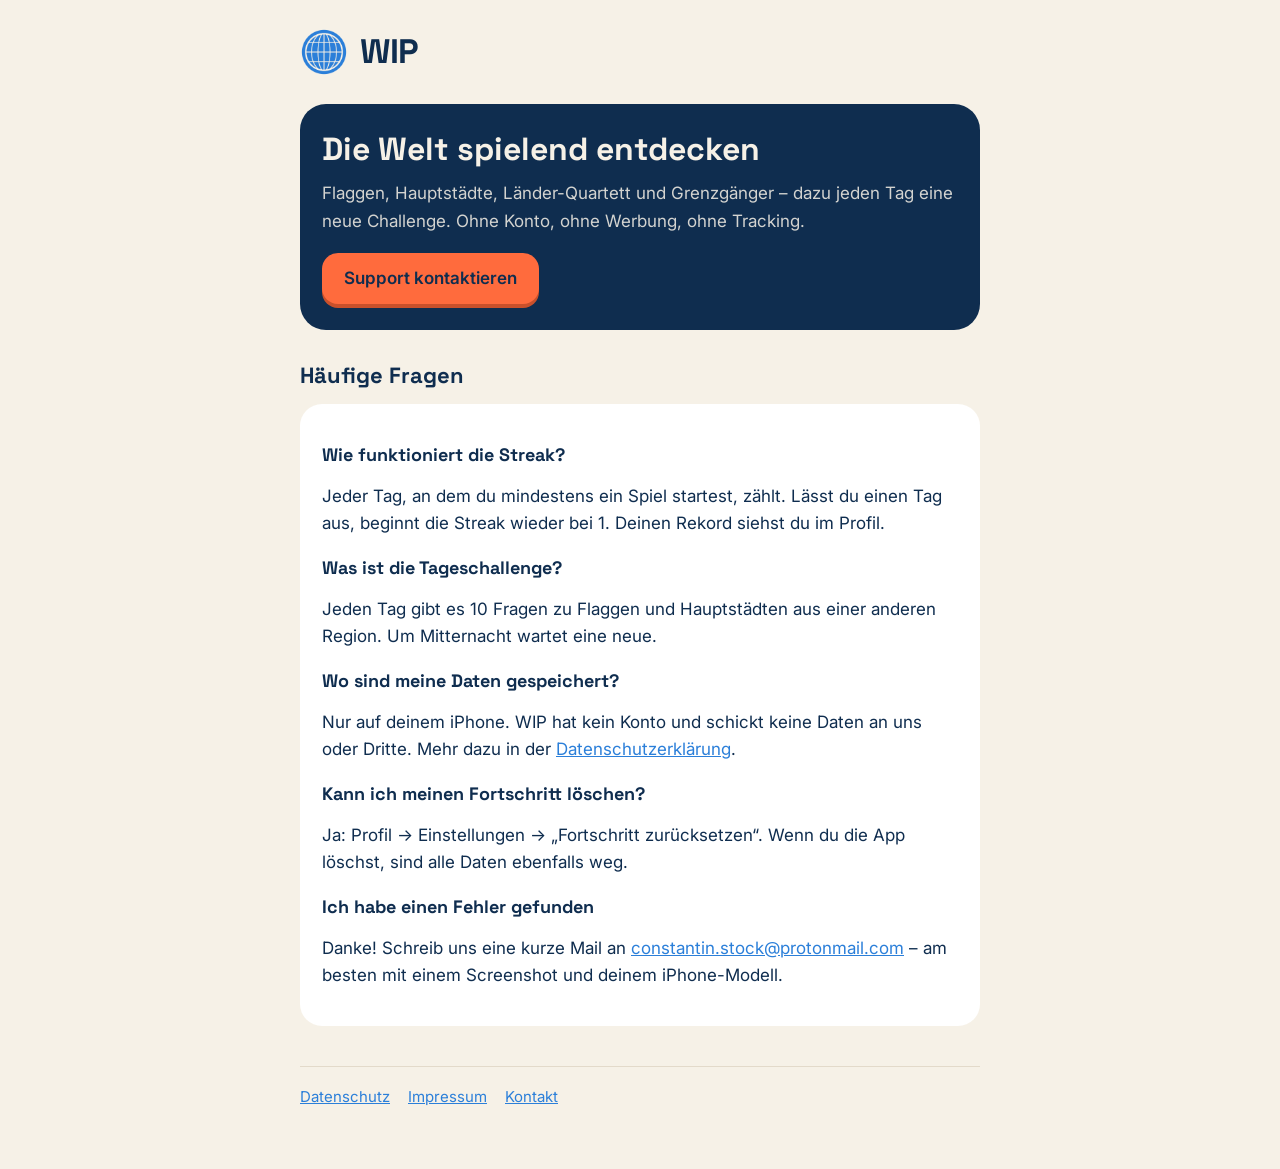
==== index.html @ eac644b5 "WIP Webseite: Support, Datenschutz, Impressum" ====
<!doctype html>
<html lang="de">
<head>
<meta charset="utf-8">
<meta name="viewport" content="width=device-width, initial-scale=1">
<title>WIP – Support</title>
<meta name="description" content="WIP – das Geografie-Quiz für Flaggen, Hauptstädte, Quartett und Grenzgänger. Hilfe und Kontakt.">
<link rel="stylesheet" href="style.css">
</head>
<body>
<div class="wrap">
  <header><a href="index.html"><img src="logo.png" alt=""><span class="brand">WIP</span></a></header>

  <section class="hero">
    <h1>Die Welt spielend entdecken</h1>
    <p>Flaggen, Hauptstädte, Länder-Quartett und Grenzgänger – dazu jeden Tag eine neue Challenge. Ohne Konto, ohne Werbung, ohne Tracking.</p>
    <a class="button" href="mailto:constantin.stock@protonmail.com?subject=WIP%20Support">Support kontaktieren</a>
  </section>

  <h2>Häufige Fragen</h2>

  <div class="card">
    <h3>Wie funktioniert die Streak?</h3>
    <p>Jeder Tag, an dem du mindestens ein Spiel startest, zählt. Lässt du einen Tag aus, beginnt die Streak wieder bei 1. Deinen Rekord siehst du im Profil.</p>

    <h3>Was ist die Tageschallenge?</h3>
    <p>Jeden Tag gibt es 10 Fragen zu Flaggen und Hauptstädten aus einer anderen Region. Um Mitternacht wartet eine neue.</p>

    <h3>Wo sind meine Daten gespeichert?</h3>
    <p>Nur auf deinem iPhone. WIP hat kein Konto und schickt keine Daten an uns oder Dritte. Mehr dazu in der <a href="datenschutz.html">Datenschutzerklärung</a>.</p>

    <h3>Kann ich meinen Fortschritt löschen?</h3>
    <p>Ja: Profil → Einstellungen → „Fortschritt zurücksetzen“. Wenn du die App löschst, sind alle Daten ebenfalls weg.</p>

    <h3>Ich habe einen Fehler gefunden</h3>
    <p>Danke! Schreib uns eine kurze Mail an <a href="mailto:constantin.stock@protonmail.com?subject=WIP%20Fehler">constantin.stock@protonmail.com</a> – am besten mit einem Screenshot und deinem iPhone-Modell.</p>
  </div>

  <nav>
    <a href="datenschutz.html">Datenschutz</a>
    <a href="impressum.html">Impressum</a>
    <a href="mailto:constantin.stock@protonmail.com">Kontakt</a>
  </nav>
</div>
</body>
</html>
---- style.css ----
/* WIP – Webseite im Stil des Brand Boards. Schriften lokal (keine Verbindung zu Google). */
@font-face { font-family: "Space Grotesk"; src: url("fonts/SpaceGrotesk.ttf") format("truetype"); font-weight: 300 700; font-display: swap; }
@font-face { font-family: "Inter"; src: url("fonts/Inter.ttf") format("truetype"); font-weight: 100 900; font-display: swap; }

:root {
  --bg: #F6F1E7; --card: #FFFFFF; --ink: #0F2D4F; --sub: #4A5F78; --line: #E3DACA;
  --ozean: #2B7FD9; --kompass: #FF6B3D; --hero: #0F2D4F; --on-hero: #F6F1E7;
}
@media (prefers-color-scheme: dark) {
  :root { --bg: #0A1A2E; --card: #14304F; --ink: #F6F1E7; --sub: #9FB3C8; --line: #24456B; --hero: #1C3F66; }
}

* { box-sizing: border-box; }
html { -webkit-text-size-adjust: 100%; }
body {
  margin: 0; background: var(--bg); color: var(--ink);
  font: 17px/1.6 "Inter", system-ui, sans-serif;
}
.wrap { max-width: 720px; margin: 0 auto; padding: 28px 20px 60px; }
header { display: flex; align-items: center; gap: 12px; margin-bottom: 28px; }
header img { width: 48px; height: 48px; }
header a { display: flex; align-items: center; gap: 12px; color: inherit; text-decoration: none; }
.brand { font: 700 34px/1 "Space Grotesk", sans-serif; letter-spacing: -1px; }
h1, h2, h3 { font-family: "Space Grotesk", sans-serif; line-height: 1.2; }
h1 { font-size: 32px; margin: 0 0 12px; }
h2 { font-size: 22px; margin: 32px 0 8px; }
h3 { font-size: 18px; margin: 20px 0 4px; }
p, li { color: var(--ink); }
.muted { color: var(--sub); }
a { color: var(--ozean); }
.card { background: var(--card); border-radius: 22px; padding: 20px 22px; margin: 16px 0; }
.hero { background: var(--hero); color: var(--on-hero); border-radius: 26px; padding: 26px 22px; }
.hero p { color: var(--on-hero); opacity: .85; margin: 6px 0 0; }
.hero h1 { color: var(--on-hero); }
.button {
  display: inline-block; margin-top: 18px; background: var(--kompass); color: #0F2D4F;
  font-weight: 600; text-decoration: none; padding: 12px 22px; border-radius: 16px;
  box-shadow: 0 4px 0 #C9502B;
}
nav { display: flex; flex-wrap: wrap; gap: 8px 18px; margin-top: 40px; padding-top: 18px; border-top: 1px solid var(--line); font-size: 15px; }
.placeholder { background: #FFE7DF; color: #B03B19; padding: 0 4px; border-radius: 4px; }
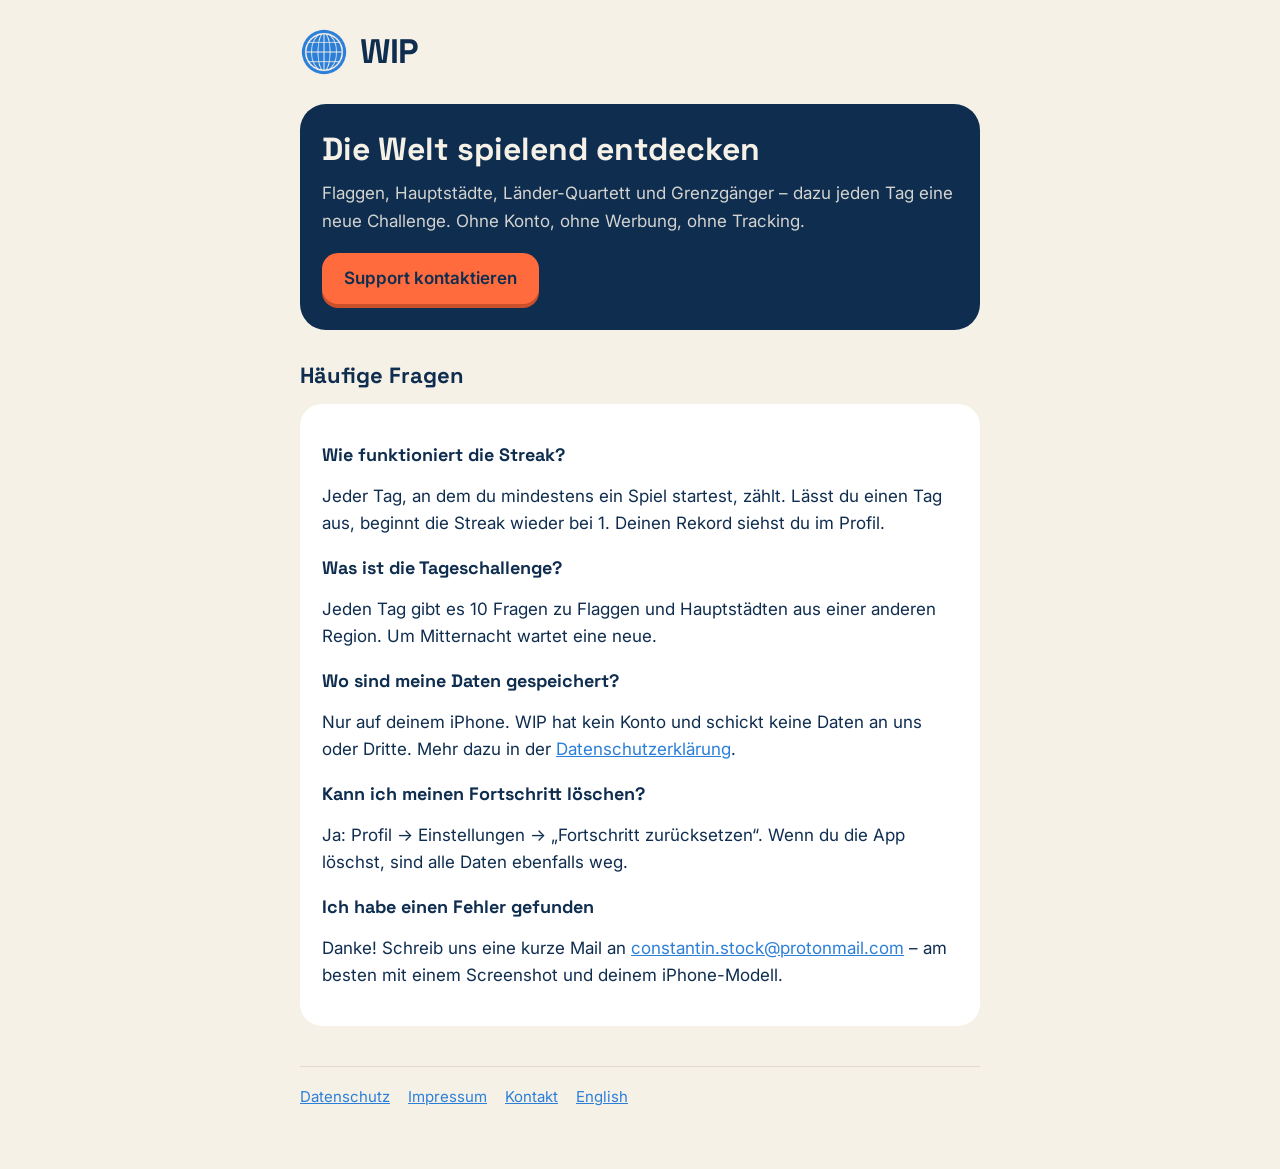
==== commit 2260d8cd: "Challenge-Seite, englische Seiten, Datenschutz: Game Center und iCloud Co-Authored-By: Claude Opus 5" ====
--- a/index.html
+++ b/index.html
@@ -40,6 +40,7 @@
     <a href="datenschutz.html">Datenschutz</a>
     <a href="impressum.html">Impressum</a>
     <a href="mailto:constantin.stock@protonmail.com">Kontakt</a>
+    <a href="en/index.html" lang="en">English</a>
   </nav>
 </div>
 </body>
